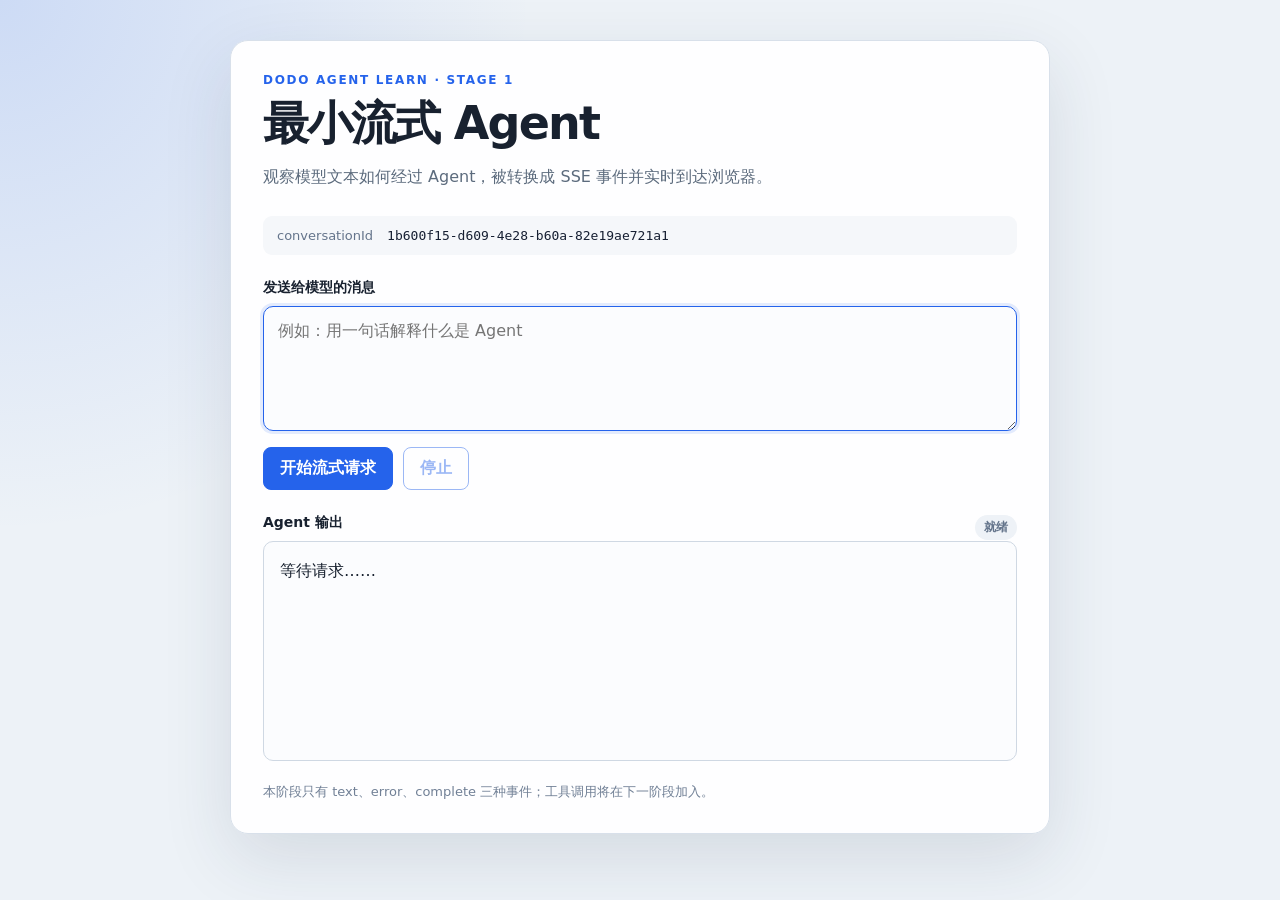
==== dodo-agent-learn/src/main/resources/static/index.html @ 3d7d2769 "feat: add minimal streaming agent console" ====
<!DOCTYPE html>
<html lang="zh-CN">
<head>
    <meta charset="UTF-8">
    <meta name="viewport" content="width=device-width, initial-scale=1.0">
    <title>Dodo Agent Learn · Stage 1</title>
    <link rel="stylesheet" href="css/style.css">
</head>
<body>
<main class="console">
    <header>
        <p class="eyebrow">DODO AGENT LEARN · STAGE 1</p>
        <h1>最小流式 Agent</h1>
        <p class="intro">观察模型文本如何经过 Agent，被转换成 SSE 事件并实时到达浏览器。</p>
    </header>

    <section class="session-card" aria-label="当前会话">
        <span>conversationId</span>
        <code id="conversation-id"></code>
    </section>

    <section class="input-panel">
        <label for="message">发送给模型的消息</label>
        <textarea id="message" rows="5" placeholder="例如：用一句话解释什么是 Agent" autofocus></textarea>
        <div class="actions">
            <button id="send" type="button">开始流式请求</button>
            <button id="stop" class="secondary" type="button" disabled>停止</button>
        </div>
    </section>

    <section class="output-panel">
        <div class="output-header">
            <h2>Agent 输出</h2>
            <span id="status" data-state="ready">就绪</span>
        </div>
        <pre id="output" aria-live="polite">等待请求……</pre>
    </section>

    <footer>
        本阶段只有 text、error、complete 三种事件；工具调用将在下一阶段加入。
    </footer>
</main>
<script src="js/app.js"></script>
</body>
</html>
---- dodo-agent-learn/src/main/resources/static/css/style.css ----
:root {
    color-scheme: light;
    font-family: Inter, ui-sans-serif, system-ui, -apple-system, "Segoe UI", sans-serif;
    color: #18212f;
    background: #edf2f7;
}

* {
    box-sizing: border-box;
}

body {
    margin: 0;
    min-height: 100vh;
    padding: 40px 20px;
    background:
        radial-gradient(circle at top left, rgba(37, 99, 235, 0.16), transparent 34%),
        #edf2f7;
}

.console {
    width: min(820px, 100%);
    margin: 0 auto;
    padding: 32px;
    border: 1px solid #d8e0ea;
    border-radius: 18px;
    background: rgba(255, 255, 255, 0.96);
    box-shadow: 0 24px 70px rgba(36, 50, 73, 0.12);
}

.eyebrow {
    margin: 0 0 6px;
    color: #2563eb;
    font-size: 12px;
    font-weight: 750;
    letter-spacing: 0.14em;
}

h1 {
    margin: 0;
    font-size: clamp(30px, 5vw, 46px);
    letter-spacing: -0.04em;
}

.intro {
    margin: 12px 0 28px;
    color: #5c6b7d;
}

.session-card {
    display: flex;
    gap: 14px;
    align-items: center;
    padding: 12px 14px;
    border-radius: 9px;
    background: #f5f7fa;
    color: #64748b;
    font-size: 13px;
}

.session-card code {
    overflow-wrap: anywhere;
    color: #172033;
}

.input-panel,
.output-panel {
    margin-top: 24px;
}

label,
h2 {
    display: block;
    margin: 0 0 9px;
    font-size: 14px;
    font-weight: 700;
}

textarea,
pre {
    width: 100%;
    border: 1px solid #cfd8e3;
    border-radius: 10px;
    background: #fbfcfe;
    color: inherit;
    font: inherit;
}

textarea {
    resize: vertical;
    padding: 14px;
    outline: none;
}

textarea:focus {
    border-color: #2563eb;
    box-shadow: 0 0 0 3px rgba(37, 99, 235, 0.12);
}

.actions {
    display: flex;
    gap: 10px;
    margin-top: 12px;
}

button {
    padding: 10px 16px;
    border: 1px solid #2563eb;
    border-radius: 8px;
    background: #2563eb;
    color: white;
    font: inherit;
    font-weight: 700;
    cursor: pointer;
}

button.secondary {
    background: white;
    color: #2563eb;
}

button:disabled {
    cursor: not-allowed;
    opacity: 0.45;
}

.output-header {
    display: flex;
    justify-content: space-between;
    align-items: center;
}

#status {
    padding: 4px 9px;
    border-radius: 999px;
    background: #eef2f7;
    color: #64748b;
    font-size: 12px;
    font-weight: 700;
}

#status[data-state="running"] { background: #dbeafe; color: #1d4ed8; }
#status[data-state="complete"] { background: #dcfce7; color: #15803d; }
#status[data-state="stopped"] { background: #fef3c7; color: #a16207; }
#status[data-state="error"] { background: #fee2e2; color: #b91c1c; }

pre {
    min-height: 220px;
    margin: 0;
    padding: 16px;
    white-space: pre-wrap;
    overflow-wrap: anywhere;
    line-height: 1.65;
}

footer {
    margin-top: 22px;
    color: #718096;
    font-size: 13px;
}

@media (max-width: 600px) {
    body { padding: 16px; }
    .console { padding: 22px; }
    .session-card { align-items: flex-start; flex-direction: column; gap: 5px; }
}
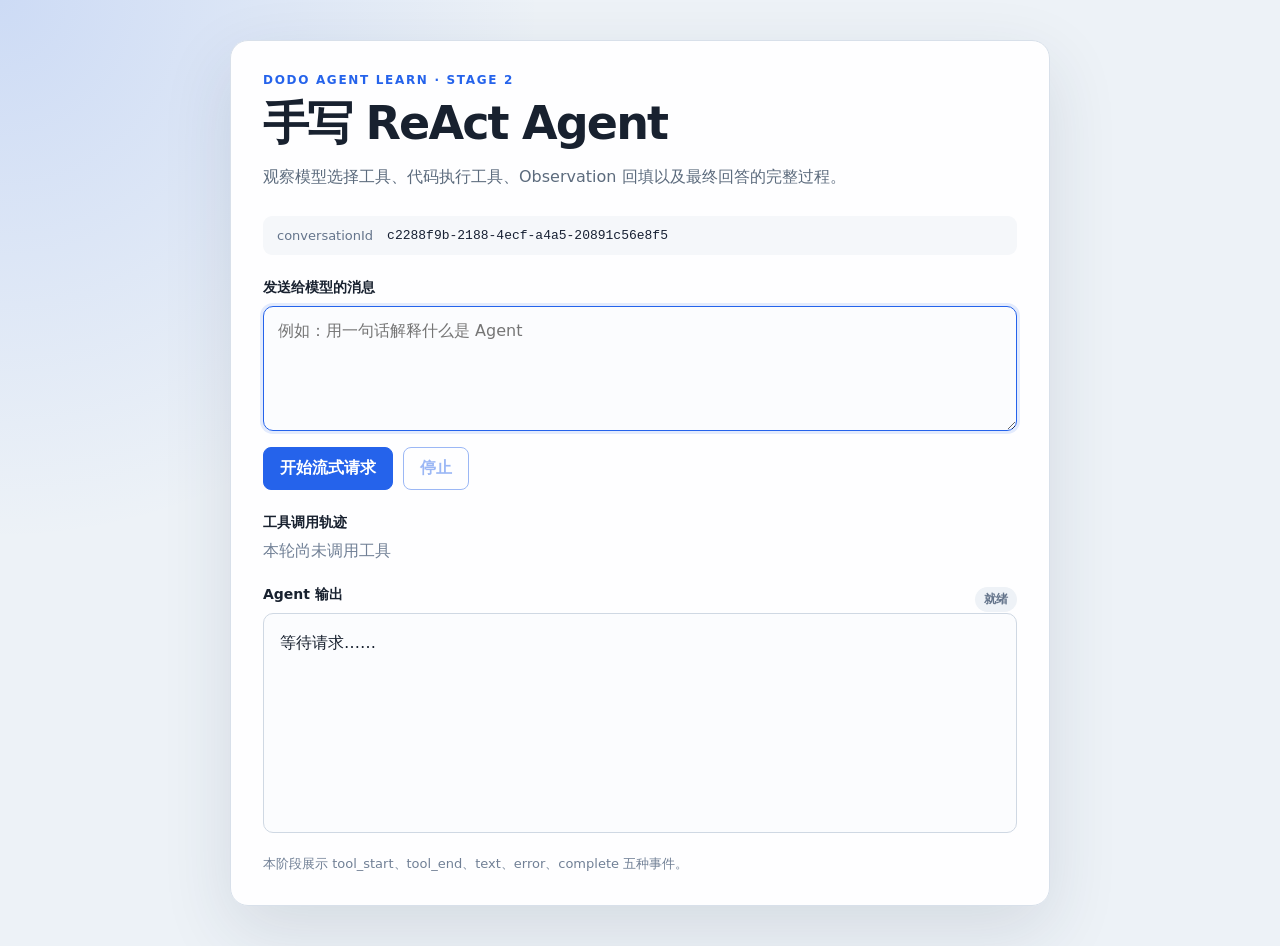
==== commit 547bc28a: "feat: visualize react tool lifecycle" ====
--- a/dodo-agent-learn/src/main/resources/static/index.html
+++ b/dodo-agent-learn/src/main/resources/static/index.html
@@ -3,15 +3,19 @@
 <head>
     <meta charset="UTF-8">
     <meta name="viewport" content="width=device-width, initial-scale=1.0">
-    <title>Dodo Agent Learn · Stage 1</title>
+    <!-- 浏览器标题明确当前学习内容已经进入手写 ReAct 阶段。 -->
+    <title>Dodo Agent Learn · Stage 2</title>
     <link rel="stylesheet" href="css/style.css">
 </head>
 <body>
 <main class="console">
     <header>
-        <p class="eyebrow">DODO AGENT LEARN · STAGE 1</p>
-        <h1>最小流式 Agent</h1>
-        <p class="intro">观察模型文本如何经过 Agent，被转换成 SSE 事件并实时到达浏览器。</p>
+        <!-- 阶段标签帮助学习者区分阶段一的纯文本流。 -->
+        <p class="eyebrow">DODO AGENT LEARN · STAGE 2</p>
+        <!-- 主标题聚焦本阶段真正由代码控制的 Agent 循环。 -->
+        <h1>手写 ReAct Agent</h1>
+        <!-- 简介说明页面可观察的信息边界。 -->
+        <p class="intro">观察模型选择工具、代码执行工具、Observation 回填以及最终回答的完整过程。</p>
     </header>
 
     <section class="session-card" aria-label="当前会话">
@@ -28,6 +32,19 @@
         </div>
     </section>
 
+    <!-- 工具轨迹只展示 Action 参数和 Observation 结果，不展示模型内部推理文本。 -->
+    <section class="tool-panel" aria-label="工具调用轨迹">
+        <!-- 标题帮助学习者把工具生命周期与最终回答区分开。 -->
+        <h2>工具调用轨迹</h2>
+        <!-- 前端按照 toolCallId 在此创建或更新同一张工具卡片。 -->
+        <div id="tool-trace" aria-live="polite">
+            <!-- 初始占位说明尚未收到 tool_start 事件。 -->
+            <p class="tool-empty">本轮尚未调用工具</p>
+        <!-- 结束工具轨迹容器。 -->
+        </div>
+    <!-- 结束阶段二工具生命周期展示区域。 -->
+    </section>
+
     <section class="output-panel">
         <div class="output-header">
             <h2>Agent 输出</h2>
@@ -37,7 +54,8 @@
     </section>
 
     <footer>
-        本阶段只有 text、error、complete 三种事件；工具调用将在下一阶段加入。
+        <!-- 页脚列出本阶段稳定事件协议并强调最终回答与工具轨迹分区。 -->
+        本阶段展示 tool_start、tool_end、text、error、complete 五种事件。
     </footer>
 </main>
 <script src="js/app.js"></script>
--- a/dodo-agent-learn/src/main/resources/static/css/style.css
+++ b/dodo-agent-learn/src/main/resources/static/css/style.css
@@ -64,8 +64,85 @@
 }
 
 .input-panel,
+.tool-panel,
 .output-panel {
     margin-top: 24px;
+}
+
+/* 使用网格让多个工具调用按照事件顺序垂直排列。 */
+#tool-trace {
+    /* 卡片之间保留清晰但紧凑的距离。 */
+    display: grid;
+    /* 设置相邻工具卡片的固定间距。 */
+    gap: 10px;
+}
+
+/* 空状态使用次要颜色，避免与真实工具事件争夺视觉焦点。 */
+.tool-empty {
+    /* 移除段落默认外边距以保持面板对齐。 */
+    margin: 0;
+    /* 使用柔和文字颜色表达当前没有工具调用。 */
+    color: #718096;
+}
+
+/* 工具卡片以浅蓝边框表示正在执行。 */
+.tool-card {
+    /* 使用两列网格让名称和状态分别靠左右对齐。 */
+    display: grid;
+    /* 第一列占据剩余空间，第二列只容纳状态。 */
+    grid-template-columns: 1fr auto;
+    /* 设置卡片内部元素之间的距离。 */
+    gap: 8px;
+    /* 为工具信息提供舒适内边距。 */
+    padding: 12px;
+    /* 绘制运行中状态的浅蓝边框。 */
+    border: 1px solid #bfdbfe;
+    /* 使用圆角与现有控制台视觉保持一致。 */
+    border-radius: 10px;
+    /* 使用浅蓝背景突出 Agent 正在执行外部能力。 */
+    background: #eff6ff;
+}
+
+/* 工具完成后切换为绿色成功语义。 */
+.tool-card.complete {
+    /* 完成卡片使用浅绿色边框。 */
+    border-color: #bbf7d0;
+    /* 完成卡片使用浅绿色背景。 */
+    background: #f0fdf4;
+}
+
+/* 状态徽标保持紧凑并与工具名区分。 */
+.tool-state {
+    /* 使用较小字号弱化辅助状态信息。 */
+    font-size: 12px;
+    /* 使用蓝色表示当前正在运行。 */
+    color: #1d4ed8;
+}
+
+/* 已完成工具的状态文字切换为绿色。 */
+.tool-card.complete .tool-state {
+    /* 使用成功色表达工具已经返回 Observation。 */
+    color: #15803d;
+}
+
+/* 工具参数和结果横跨卡片两列。 */
+.tool-data {
+    /* 让数据区从第一列延伸到最后一列。 */
+    grid-column: 1 / -1;
+    /* 覆盖全局 pre 的最小高度，保持工具卡片紧凑。 */
+    min-height: 0;
+    /* 移除全局 pre 外边距。 */
+    margin: 0;
+    /* 缩小工具数据区内边距。 */
+    padding: 10px;
+    /* 工具 JSON 使用更适合代码的字号。 */
+    font-size: 13px;
+}
+
+/* Observation 顶部增加区分线，形成输入到结果的视觉顺序。 */
+.tool-data.observation {
+    /* 使用绿色细线表达这是成功返回的结果区域。 */
+    border-color: #bbf7d0;
 }
 
 label,
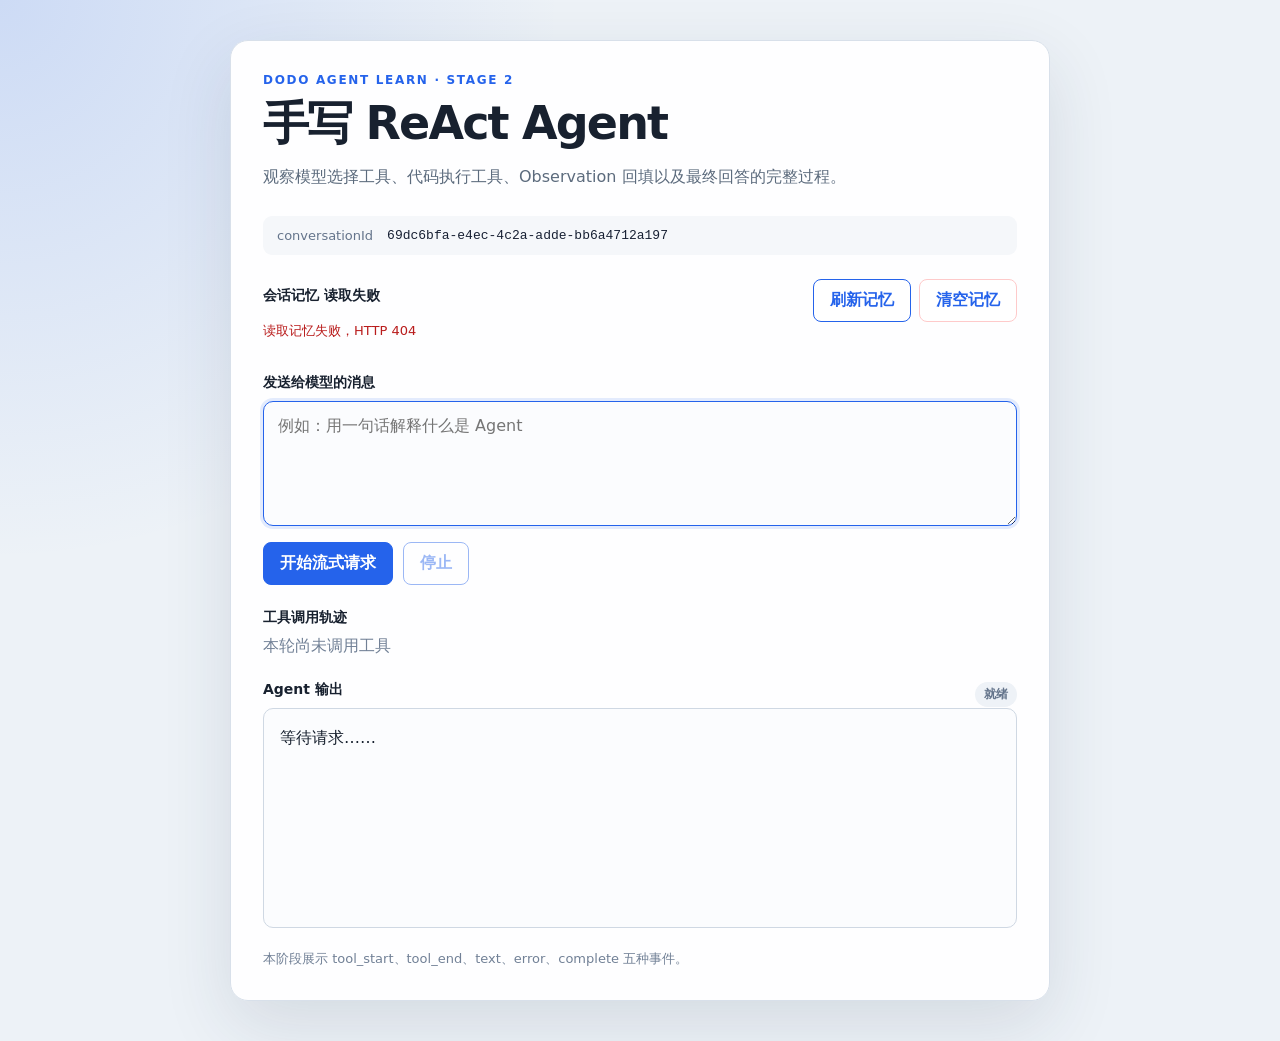
==== commit 7e90a4bf: "feat: add conversation memory panel" ====
--- a/dodo-agent-learn/src/main/resources/static/index.html
+++ b/dodo-agent-learn/src/main/resources/static/index.html
@@ -21,6 +21,29 @@
     <section class="session-card" aria-label="当前会话">
         <span>conversationId</span>
         <code id="conversation-id"></code>
+    </section>
+
+    <!-- 记忆面板只查看已经成功保存的跨请求问答，不混入本轮尚未结束的工具轨迹。 -->
+    <section id="memory-panel" class="memory-panel" aria-label="会话记忆">
+        <!-- 标题栏同时展示固定五轮窗口中的当前已加载轮次数。 -->
+        <div class="memory-header">
+            <!-- 标题明确这里展示的是跨 HTTP 请求保留的会话数据。 -->
+            <h2>会话记忆 <span id="memory-turn-count">尚未加载</span></h2>
+            <!-- 操作按钮只影响记忆接口，不能启动或停止当前 Agent。 -->
+            <div class="memory-actions">
+                <!-- 刷新按钮重新读取当前 conversationId 的已完成历史。 -->
+                <button id="refresh-memory" class="secondary" type="button">刷新记忆</button>
+                <!-- 清空按钮显式删除当前 conversationId 已保存的历史窗口。 -->
+                <button id="clear-memory" class="secondary danger" type="button">清空记忆</button>
+            <!-- 结束记忆操作按钮容器。 -->
+            </div>
+        <!-- 结束记忆标题与操作栏。 -->
+        </div>
+        <!-- 初始状态避免把“尚未请求”误表达为“没有历史”。 -->
+        <p id="memory-status" class="memory-status" data-state="ready">尚未加载记忆</p>
+        <!-- 脚本将以 textContent 创建历史条目，禁止服务端历史作为 HTML 注入。 -->
+        <div id="memory-turns" class="memory-turns" aria-live="polite"></div>
+    <!-- 结束跨请求会话记忆面板。 -->
     </section>
 
     <section class="input-panel">
--- a/dodo-agent-learn/src/main/resources/static/css/style.css
+++ b/dodo-agent-learn/src/main/resources/static/css/style.css
@@ -65,8 +65,106 @@
 
 .input-panel,
 .tool-panel,
-.output-panel {
+.output-panel,
+.memory-panel {
     margin-top: 24px;
+}
+
+/* 记忆标题栏让轮次数量和操作按钮保持同一视觉层级。 */
+.memory-header {
+    /* 使用弹性布局让标题和操作按钮在宽屏时自然分居两侧。 */
+    display: flex;
+    /* 在可用宽度内分开标题与按钮组。 */
+    justify-content: space-between;
+    /* 让不同字号的元素在垂直方向保持居中。 */
+    align-items: center;
+    /* 窄屏换行时仍保留按钮与标题之间的间距。 */
+    gap: 12px;
+}
+
+/* 记忆操作按钮采用紧凑分组，避免挤占输入控制区。 */
+.memory-actions {
+    /* 让刷新和清空按钮横向排列。 */
+    display: flex;
+    /* 在两个操作之间提供固定间距。 */
+    gap: 8px;
+}
+
+/* 清空属于可恢复但需要谨慎确认的操作，因此使用错误语义色。 */
+button.danger {
+    /* 使用白底保持次级按钮层级。 */
+    background: white;
+    /* 使用红色文字提示这是删除已保存历史的操作。 */
+    color: #b91c1c;
+    /* 使用红色边框强化操作语义。 */
+    border-color: #fecaca;
+}
+
+/* 记忆状态展示加载、完成或失败的当前操作结果。 */
+.memory-status {
+    /* 与标题保持紧凑但可辨认的间距。 */
+    margin: 0 0 10px;
+    /* 使用较小辅助字号避免同历史正文竞争注意力。 */
+    font-size: 13px;
+    /* 默认采用中性文本颜色。 */
+    color: #64748b;
+}
+
+/* 读取中使用蓝色说明页面正在等待服务端快照。 */
+.memory-status[data-state="loading"] {
+    /* 蓝色与主页面运行中状态保持一致。 */
+    color: #1d4ed8;
+}
+
+/* 加载完成使用绿色确认当前面板已经反映服务器快照。 */
+.memory-status[data-state="complete"] {
+    /* 绿色表示查询完成而非 Agent 的内部推理状态。 */
+    color: #15803d;
+}
+
+/* 请求失败使用红色帮助用户区分空历史与连接故障。 */
+.memory-status[data-state="error"] {
+    /* 红色提示当前无法可靠展示会话历史。 */
+    color: #b91c1c;
+}
+
+/* 多轮历史以纵向列表保持问答时间顺序。 */
+.memory-turns {
+    /* 使用网格让每轮卡片按追加顺序垂直排列。 */
+    display: grid;
+    /* 在相邻轮次之间保留阅读间距。 */
+    gap: 10px;
+}
+
+/* 单轮历史卡片保持简洁，重点呈现用户问题和最终回答。 */
+.memory-turn {
+    /* 使用浅灰边框区分相邻完整问答轮次。 */
+    border: 1px solid #d8e0ea;
+    /* 使用圆角延续控制台整体视觉语言。 */
+    border-radius: 10px;
+    /* 为角色标签与正文提供舒适内边距。 */
+    padding: 12px;
+    /* 使用略深背景与页面白底形成层次。 */
+    background: #fbfcfe;
+}
+
+/* 历史正文保留换行并允许长内容自动换行。 */
+.memory-turn p,
+.memory-empty {
+    /* 清除默认段落外边距以获得稳定卡片节奏。 */
+    margin: 4px 0 10px;
+    /* 保留模型回答中的换行。 */
+    white-space: pre-wrap;
+    /* 防止超长无空格文本撑破面板。 */
+    overflow-wrap: anywhere;
+}
+
+/* 空历史使用柔和颜色，不与失败状态混淆。 */
+.memory-empty {
+    /* 移除末尾外边距保持空状态整体紧凑。 */
+    margin-bottom: 0;
+    /* 使用中性颜色表达当前没有成功保存的问答。 */
+    color: #718096;
 }
 
 /* 使用网格让多个工具调用按照事件顺序垂直排列。 */
@@ -240,4 +338,6 @@
     body { padding: 16px; }
     .console { padding: 22px; }
     .session-card { align-items: flex-start; flex-direction: column; gap: 5px; }
-}
+    /* 小屏幕将标题与操作按钮改为纵向排列，避免按钮压缩标题。 */
+    .memory-header { align-items: flex-start; flex-direction: column; }
+}
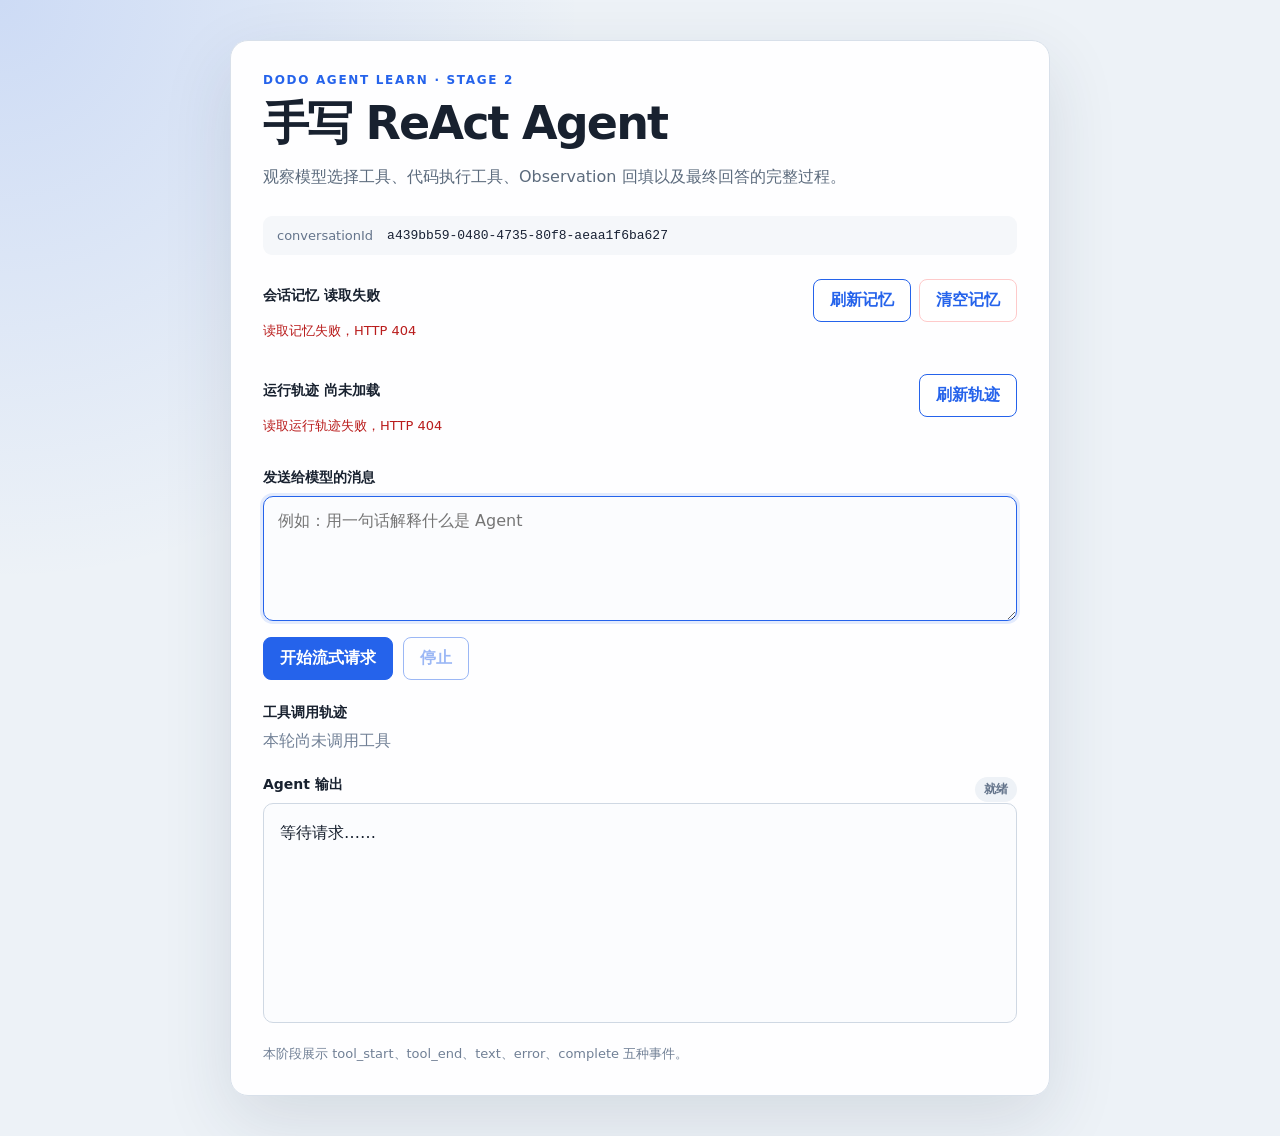
==== commit 8a6b0d9f: "feat: show agent run traces" ====
--- a/dodo-agent-learn/src/main/resources/static/index.html
+++ b/dodo-agent-learn/src/main/resources/static/index.html
@@ -46,6 +46,18 @@
     <!-- 结束跨请求会话记忆面板。 -->
     </section>
 
+    <!-- 运行轨迹只展示已成功持久化的安全元数据，不混入模型上下文。 -->
+    <section id="run-trace-panel" class="run-trace-panel" aria-label="运行轨迹">
+        <div class="memory-header">
+            <h2>运行轨迹 <span id="run-trace-count">尚未加载</span></h2>
+            <div class="memory-actions">
+                <button id="refresh-run-traces" class="secondary" type="button">刷新轨迹</button>
+            </div>
+        </div>
+        <p id="run-trace-status" class="memory-status" data-state="ready">尚未加载运行轨迹</p>
+        <div id="run-traces" class="run-traces" aria-live="polite"></div>
+    </section>
+
     <section class="input-panel">
         <label for="message">发送给模型的消息</label>
         <textarea id="message" rows="5" placeholder="例如：用一句话解释什么是 Agent" autofocus></textarea>
--- a/dodo-agent-learn/src/main/resources/static/css/style.css
+++ b/dodo-agent-learn/src/main/resources/static/css/style.css
@@ -69,6 +69,11 @@
 .memory-panel {
     margin-top: 24px;
 }
+
+.run-trace-panel { margin-top: 24px; }
+.run-traces { display: grid; gap: 10px; }
+.run-trace { border: 1px solid #d8e0ea; border-radius: 10px; padding: 12px; background: #fbfcfe; }
+.run-trace p { margin: 4px 0; overflow-wrap: anywhere; }
 
 /* 记忆标题栏让轮次数量和操作按钮保持同一视觉层级。 */
 .memory-header {
